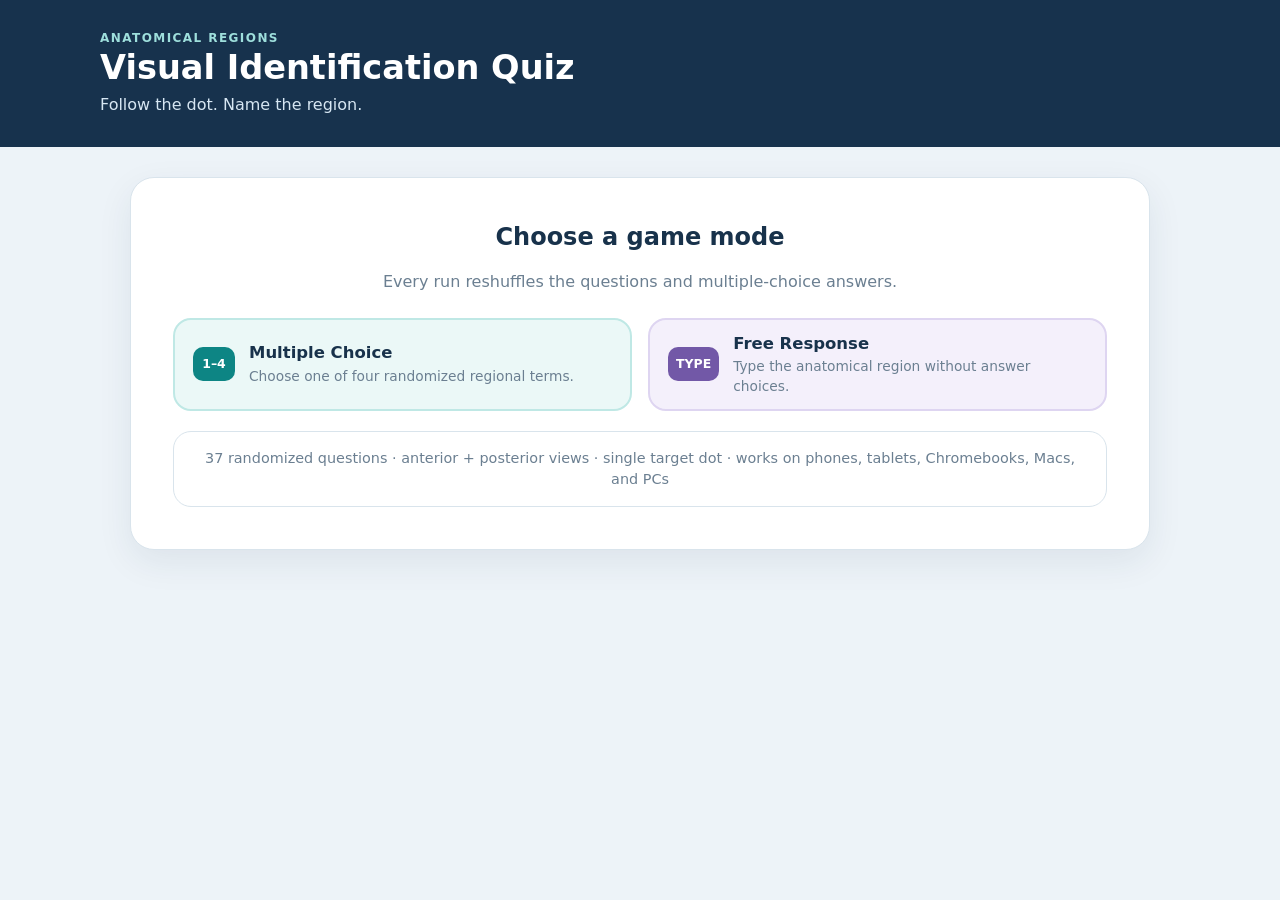
==== anatomy-regions-quiz/index.html @ b5492dd4 "Update index.html" ====
<!doctype html>
<html lang="en">
<head>
  <meta charset="utf-8">
  <meta name="viewport" content="width=device-width, initial-scale=1">
  <meta name="theme-color" content="#17324d">
  <title>Anatomical Regions Quiz</title>

  <style>
    :root {
      color-scheme: light;
      --bg: #edf3f8;
      --card: #ffffff;
      --navy: #17324d;
      --navy-2: #234b70;
      --text: #18324b;
      --muted: #6b7f91;
      --border: #d9e4ec;
      --teal: #13a3a1;
      --teal-dark: #0d8584;
      --teal-soft: #e7f8f7;
      --red: #e64949;
      --red-soft: #fff0f0;
      --green: #23845a;
      --green-soft: #e8f7ef;
      --purple: #7258a7;
      --purple-soft: #f4f0fb;
      --shadow: 0 12px 35px rgba(23, 50, 77, 0.08);
      --radius-lg: 24px;
      --radius-md: 18px;
      --radius-btn: 18px;
    }

    * {
      box-sizing: border-box;
    }

    html {
      min-width: 320px;
      background: var(--bg);
    }

    body {
      margin: 0;
      min-height: 100%;
      background: var(--bg);
      color: var(--text);
      font-family:
        Inter, ui-sans-serif, system-ui, -apple-system, BlinkMacSystemFont,
        "Segoe UI", sans-serif;
      line-height: 1.45;
    }

    button,
    input {
      font: inherit;
    }

    button {
      -webkit-tap-highlight-color: transparent;
    }

    .hidden {
      display: none !important;
    }

    .app {
      width: 100%;
      min-height: 100%;
    }

    .site-header {
      background: var(--navy);
      color: white;
      padding: clamp(18px, 3vw, 30px) clamp(18px, 4vw, 44px);
    }

    .header-inner {
      width: min(1080px, 100%);
      margin: 0 auto;
      display: flex;
      align-items: center;
      justify-content: space-between;
      gap: 18px;
    }

    .eyebrow {
      margin: 0 0 3px;
      color: #9edfdc;
      font-size: 0.75rem;
      font-weight: 800;
      letter-spacing: 0.12em;
    }

    h1 {
      margin: 0;
      font-size: clamp(1.45rem, 3vw, 2.1rem);
      line-height: 1.1;
    }

    .header-sub {
      margin: 6px 0 0;
      color: #d7e7f3;
      font-size: clamp(0.85rem, 2vw, 1rem);
    }

    .score-chip {
      flex: 0 0 auto;
      min-width: 72px;
      padding: 9px 14px;
      border-radius: 999px;
      background: var(--navy-2);
      color: white;
      text-align: center;
      font-weight: 800;
    }

    main {
      width: min(1080px, 100%);
      margin: 0 auto;
      padding: clamp(16px, 3vw, 30px);
    }

    .card {
      background: var(--card);
      border: 1px solid var(--border);
      border-radius: var(--radius-lg);
      box-shadow: var(--shadow);
    }

    .menu-card {
      padding: clamp(22px, 5vw, 42px);
      text-align: center;
    }

    .menu-card h2,
    .quiz-card h2,
    .results-card h2 {
      margin: 0;
      color: var(--text);
    }

    .muted {
      color: var(--muted);
    }

    .mode-grid {
      display: grid;
      grid-template-columns: repeat(2, minmax(0, 1fr));
      gap: 16px;
      margin-top: 24px;
    }

    .rounded-button {
      appearance: none;
      width: 100%;
      min-height: 58px;
      border: 2px solid var(--border);
      border-radius: var(--radius-btn);
      background: #f8fbfd;
      color: var(--text);
      padding: 12px 18px;
      cursor: pointer;
      font-weight: 750;
      transition:
        background-color 120ms ease,
        border-color 120ms ease,
        color 120ms ease,
        transform 90ms ease,
        box-shadow 120ms ease;
    }

    .rounded-button:hover {
      background: var(--teal-soft);
      border-color: var(--teal);
      box-shadow: 0 8px 20px rgba(19, 163, 161, 0.12);
    }

    .rounded-button:focus-visible {
      outline: 4px solid rgba(19, 163, 161, 0.25);
      outline-offset: 3px;
      border-color: var(--teal);
    }

    .rounded-button:active,
    .rounded-button.key-pressed {
      transform: translateY(2px) scale(0.992);
      background: #c7eeeb;
      border-color: var(--teal-dark);
    }

    .rounded-button:disabled {
      cursor: default;
      opacity: 0.8;
      box-shadow: none;
    }

    .mode-button {
      min-height: 92px;
      display: flex;
      align-items: center;
      gap: 14px;
      text-align: left;
    }

    .mode-button.mc {
      background: #ebf8f7;
      border-color: #bfe8e5;
    }

    .mode-button.free {
      background: var(--purple-soft);
      border-color: #ded5f1;
    }

    .mode-button.free:hover {
      background: #ebe3f8;
      border-color: var(--purple);
    }

    .key-badge {
      flex: 0 0 auto;
      min-width: 42px;
      min-height: 34px;
      display: inline-grid;
      place-items: center;
      border-radius: 10px;
      padding: 5px 8px;
      background: var(--teal-dark);
      color: white;
      font-size: 0.78rem;
      font-weight: 850;
    }

    .mode-button.free .key-badge {
      background: var(--purple);
    }

    .mode-title {
      display: block;
      font-size: 1.03rem;
      margin-bottom: 2px;
    }

    .mode-desc {
      display: block;
      color: var(--muted);
      font-size: 0.86rem;
      font-weight: 500;
    }

    .features {
      margin: 20px 0 0;
      padding: 16px 18px;
      border: 1px solid var(--border);
      border-radius: var(--radius-md);
      color: var(--muted);
      font-size: 0.9rem;
    }

    .quiz-meta {
      display: flex;
      align-items: center;
      justify-content: space-between;
      gap: 12px;
      margin: 0 4px 8px;
      color: var(--muted);
      font-size: 0.82rem;
      font-weight: 800;
      letter-spacing: 0.04em;
    }

    .progress-track {
      width: 100%;
      height: 9px;
      margin-bottom: 14px;
      overflow: hidden;
      border-radius: 999px;
      background: #dfe9f1;
    }

    .progress-fill {
      width: 0%;
      height: 100%;
      background: var(--teal);
      border-radius: inherit;
      transition: width 200ms ease;
    }

    .quiz-card {
      padding: clamp(15px, 3vw, 24px);
    }

    .question-heading {
      text-align: center;
      margin-bottom: 10px;
    }

    .question-heading h2 {
      font-size: clamp(1.08rem, 2.6vw, 1.45rem);
    }

    .question-heading p {
      margin: 4px 0 0;
      font-size: 0.86rem;
    }

    .diagram-panel {
      width: 100%;
      border-radius: var(--radius-md);
      background: #f8fbfd;
      padding: clamp(8px, 2vw, 14px);
      display: flex;
      justify-content: center;
      overflow: hidden;
    }

    .diagram-wrap {
      position: relative;
      display: inline-block;
      width: min(100%, 645px);
      line-height: 0;
    }

    .diagram-wrap img {
      display: block;
      width: 100%;
      height: auto;
      user-select: none;
      -webkit-user-drag: none;
    }

    .target-dot {
      position: absolute;
      width: clamp(15px, 2.7vw, 20px);
      aspect-ratio: 1;
      transform: translate(-50%, -50%);
      border: 4px solid white;
      border-radius: 50%;
      background: var(--red);
      box-shadow: 0 2px 8px rgba(0, 0, 0, 0.25);
      pointer-events: none;
    }

    .answers {
      display: grid;
      grid-template-columns: repeat(2, minmax(0, 1fr));
      gap: 12px;
      margin-top: 14px;
    }

    .answer-button {
      min-height: 60px;
      display: flex;
      align-items: center;
      gap: 12px;
      text-align: left;
    }

    .answer-button .key-badge {
      min-width: 36px;
      min-height: 32px;
      border-radius: 9px;
    }

    .answer-button.correct {
      background: var(--green-soft);
      border-color: #54aa7e;
      color: var(--green);
    }

    .answer-button.wrong {
      background: var(--red-soft);
      border-color: #e26a6a;
      color: #a73535;
    }

    .free-row {
      margin-top: 14px;
      display: grid;
      grid-template-columns: minmax(0, 1fr) auto;
      gap: 12px;
      align-items: stretch;
    }

    .free-row input {
      min-width: 0;
      min-height: 56px;
      border: 2px solid var(--border);
      border-radius: var(--radius-btn);
      background: #f8fbfd;
      color: var(--text);
      padding: 10px 14px;
      font-size: 1rem;
    }

    .free-row input:focus {
      outline: 4px solid rgba(19, 163, 161, 0.18);
      border-color: var(--teal);
    }

    .submit-button {
      width: auto;
      min-width: 140px;
      background: var(--teal-soft);
      border-color: #bfe8e5;
    }

    .feedback {
      min-height: 48px;
      margin-top: 12px;
      display: flex;
      align-items: center;
      justify-content: center;
      border-radius: 14px;
      padding: 10px 14px;
      text-align: center;
      font-weight: 750;
    }

    .feedback:empty {
      min-height: 0;
      margin-top: 0;
      padding: 0;
    }

    .feedback.correct {
      background: var(--green-soft);
      color: var(--green);
    }

    .feedback.wrong {
      background: var(--red-soft);
      color: #a73535;
    }

    .feedback.neutral {
      background: #f5f8fa;
      color: var(--muted);
    }

    .nav-row {
      display: flex;
      align-items: center;
      justify-content: space-between;
      gap: 12px;
      margin-top: 12px;
    }

    .nav-row .rounded-button {
      width: auto;
      min-width: 145px;
    }

    .next-button {
      background: #edf2f6;
    }

    .results-card {
      padding: clamp(28px, 6vw, 52px);
      text-align: center;
    }

    .score-big {
      margin: 10px 0 0;
      color: var(--teal);
      font-size: clamp(3rem, 10vw, 5rem);
      font-weight: 900;
      line-height: 1;
    }

    .results-actions {
      display: grid;
      grid-template-columns: repeat(2, minmax(0, 1fr));
      gap: 12px;
      max-width: 650px;
      margin: 24px auto 0;
    }

    .play-again {
      background: var(--teal-soft);
      border-color: #bfe8e5;
    }

    .screen-reader-only {
      position: absolute !important;
      width: 1px !important;
      height: 1px !important;
      padding: 0 !important;
      margin: -1px !important;
      overflow: hidden !important;
      clip: rect(0, 0, 0, 0) !important;
      white-space: nowrap !important;
      border: 0 !important;
    }

    @media (max-width: 650px) {
      .site-header {
        padding: 17px 16px;
      }

      .header-inner {
        align-items: flex-start;
      }

      main {
        padding: 14px;
      }

      .mode-grid,
      .answers,
      .results-actions {
        grid-template-columns: 1fr;
      }

      .free-row {
        grid-template-columns: 1fr;
      }

      .submit-button {
        width: 100%;
      }

      .nav-row {
        flex-direction: column-reverse;
      }

      .nav-row .rounded-button {
        width: 100%;
      }

      .answer-button {
        min-height: 56px;
      }
    }

    @media (prefers-reduced-motion: reduce) {
      *,
      *::before,
      *::after {
        scroll-behavior: auto !important;
        transition: none !important;
        animation: none !important;
      }
    }
  </style>
</head>

<body>
<div class="app">
  <header class="site-header">
    <div class="header-inner">
      <div>
        <p class="eyebrow">ANATOMICAL REGIONS</p>
        <h1>Visual Identification Quiz</h1>
        <p class="header-sub">Follow the dot. Name the region.</p>
      </div>
      <div id="scoreChip" class="score-chip hidden" aria-label="Current score">0</div>
    </div>
  </header>

  <main>
    <section id="menuScreen" class="card menu-card">
      <h2>Choose a game mode</h2>
      <p class="muted">Every run reshuffles the questions and multiple-choice answers.</p>

      <div class="mode-grid">
        <button id="mcModeButton" class="rounded-button mode-button mc" type="button">
          <span class="key-badge" aria-hidden="true">1–4</span>
          <span>
            <span class="mode-title">Multiple Choice</span>
            <span class="mode-desc">Choose one of four randomized regional terms.</span>
          </span>
        </button>

        <button id="freeModeButton" class="rounded-button mode-button free" type="button">
          <span class="key-badge" aria-hidden="true">TYPE</span>
          <span>
            <span class="mode-title">Free Response</span>
            <span class="mode-desc">Type the anatomical region without answer choices.</span>
          </span>
        </button>
      </div>

      <div class="features">
        37 randomized questions · anterior + posterior views · single target dot · works on phones, tablets, Chromebooks, Macs, and PCs
      </div>
    </section>

    <section id="quizScreen" class="hidden" aria-labelledby="questionTitle">
      <div class="quiz-meta">
        <span id="questionCount">QUESTION 1 OF 37</span>
        <span id="viewLabel">ANTERIOR VIEW</span>
      </div>

      <div class="progress-track" aria-hidden="true">
        <div id="progressFill" class="progress-fill"></div>
      </div>

      <div class="card quiz-card">
        <div class="question-heading">
          <h2 id="questionTitle">Which anatomical region is marked by the dot?</h2>
          <p class="muted">The red dot sits where the original leader line points.</p>
        </div>

        <div class="diagram-panel">
          <div class="diagram-wrap">
            <img
              src="quiz_diagram.png"
              alt="Anterior and posterior anatomical regional diagram without visible region labels"
              draggable="false"
            >
            <div id="targetDot" class="target-dot" aria-hidden="true"></div>
          </div>
        </div>

        <div id="mcAnswers" class="answers" aria-label="Answer choices"></div>

        <form id="freeForm" class="free-row hidden" autocomplete="off">
          <label class="screen-reader-only" for="freeAnswer">Your answer</label>
          <input
            id="freeAnswer"
            type="text"
            inputmode="text"
            enterkeyhint="done"
            placeholder="Type the anatomical region"
            aria-describedby="feedback"
          >
          <button id="submitButton" class="rounded-button submit-button" type="submit">
            Submit ↵
          </button>
        </form>

        <div id="feedback" class="feedback" aria-live="polite"></div>

        <div class="nav-row">
          <button id="changeModeButton" class="rounded-button" type="button">
            Change Mode
          </button>
          <button id="nextButton" class="rounded-button next-button" type="button" disabled>
            Next Question ↵
          </button>
        </div>
      </div>
    </section>

    <section id="resultsScreen" class="card results-card hidden" aria-labelledby="resultsTitle">
      <h2 id="resultsTitle">Quiz Complete</h2>
      <div id="percentScore" class="score-big">0%</div>
      <p id="rawScore" style="font-weight: 800; font-size: 1.2rem; margin-bottom: 5px;"></p>
      <p id="resultMessage" class="muted"></p>

      <div class="results-actions">
        <button id="playAgainButton" class="rounded-button play-again" type="button">
          Shuffle &amp; Play Again ↵
        </button>
        <button id="resultsModeButton" class="rounded-button" type="button">
          Change Mode
        </button>
      </div>
    </section>
  </main>
</div>

<script>
(() => {
  "use strict";

  const IMAGE_WIDTH = 645;
  const IMAGE_HEIGHT = 780;

  const REGIONS = [
    // Anterior
    { answer: "Frontal",      view: "Anterior",  point: [128, 48] },
    { answer: "Nasal",        view: "Anterior",  point: [136, 84] },
    { answer: "Oral",         view: "Anterior",  point: [137, 101] },
    { answer: "Cervical",     view: "Anterior",  point: [123, 128] },
    { answer: "Acromial",     view: "Anterior",  point: [61, 150] },
    { answer: "Thoracic",     view: "Anterior",  point: [105, 211] },
    { answer: "Brachial",     view: "Anterior",  point: [45, 247] },
    { answer: "Antecubital",  view: "Anterior",  point: [38, 278], aliases: ["ante cubital"] },
    { answer: "Antebrachial", view: "Anterior",  point: [32, 330], aliases: ["ante brachial", "antebracial"] },
    { answer: "Abdominal",    view: "Anterior",  point: [129, 322] },
    { answer: "Umbilical",    view: "Anterior",  point: [136, 342] },
    { answer: "Carpal",       view: "Anterior",  point: [18, 380] },
    { answer: "Digital",      view: "Anterior",  point: [16, 418], aliases: ["digits"] },
    { answer: "Pubic",        view: "Anterior",  point: [126, 421] },
    { answer: "Patellar",     view: "Anterior",  point: [100, 549] },
    { answer: "Crural (leg)", view: "Anterior",  point: [101, 607], aliases: ["crural"] },
    { answer: "Tarsal",       view: "Anterior",  point: [96, 711] },

    { answer: "Orbital",      view: "Anterior",  point: [153, 69] },
    { answer: "Buccal",       view: "Anterior",  point: [155, 101] },
    { answer: "Sternal",      view: "Anterior",  point: [141, 168] },
    { answer: "Axillary",     view: "Anterior",  point: [207, 207] },
    { answer: "Pelvic",       view: "Anterior",  point: [164, 365] },
    { answer: "Coxal",        view: "Anterior",  point: [204, 405] },
    { answer: "Inguinal",     view: "Anterior",  point: [158, 414] },
    { answer: "Femoral",      view: "Anterior",  point: [177, 487], id: "femoral_anterior" },
    { answer: "Fibular",      view: "Anterior",  point: [206, 616] },

    // Posterior
    { answer: "Cephalic",     view: "Posterior", point: [489, 69], aliases: ["cephallic"] },
    { answer: "Occipital",    view: "Posterior", point: [515, 84] },
    { answer: "Deltoid",      view: "Posterior", point: [526, 160] },
    { answer: "Scapular",     view: "Posterior", point: [544, 205] },
    { answer: "Vertebral",    view: "Posterior", point: [503, 278] },
    { answer: "Lumbar",       view: "Posterior", point: [531, 324] },
    { answer: "Sacral",       view: "Posterior", point: [503, 360] },
    { answer: "Gluteal",      view: "Posterior", point: [555, 414] },
    { answer: "Femoral",      view: "Posterior", point: [466, 480], id: "femoral_posterior" },
    { answer: "Popliteal",    view: "Posterior", point: [536, 546] },
    { answer: "Sural",        view: "Posterior", point: [535, 626] }
  ];

  const els = {
    menu: document.getElementById("menuScreen"),
    quiz: document.getElementById("quizScreen"),
    results: document.getElementById("resultsScreen"),
    scoreChip: document.getElementById("scoreChip"),
    mcModeButton: document.getElementById("mcModeButton"),
    freeModeButton: document.getElementById("freeModeButton"),
    questionCount: document.getElementById("questionCount"),
    viewLabel: document.getElementById("viewLabel"),
    progressFill: document.getElementById("progressFill"),
    targetDot: document.getElementById("targetDot"),
    mcAnswers: document.getElementById("mcAnswers"),
    freeForm: document.getElementById("freeForm"),
    freeAnswer: document.getElementById("freeAnswer"),
    submitButton: document.getElementById("submitButton"),
    feedback: document.getElementById("feedback"),
    changeModeButton: document.getElementById("changeModeButton"),
    nextButton: document.getElementById("nextButton"),
    percentScore: document.getElementById("percentScore"),
    rawScore: document.getElementById("rawScore"),
    resultMessage: document.getElementById("resultMessage"),
    playAgainButton: document.getElementById("playAgainButton"),
    resultsModeButton: document.getElementById("resultsModeButton")
  };

  let mode = null;
  let deck = [];
  let index = 0;
  let score = 0;
  let answered = false;
  let currentChoices = [];
  let selectedChoice = null;
  const keysDown = new Set();

  function shuffle(array) {
    const copy = [...array];
    for (let i = copy.length - 1; i > 0; i--) {
      const j = Math.floor(Math.random() * (i + 1));
      [copy[i], copy[j]] = [copy[j], copy[i]];
    }
    return copy;
  }

  function normalizeAnswer(text) {
    return text
      .toLowerCase()
      .trim()
      .replace(/\bregion\b/g, " ")
      .replace(/[^a-z0-9]+/g, " ")
      .trim()
      .replace(/\s+/g, " ");
  }

  function currentQuestion() {
    return deck[index];
  }

  function showOnly(screen) {
    els.menu.classList.toggle("hidden", screen !== "menu");
    els.quiz.classList.toggle("hidden", screen !== "quiz");
    els.results.classList.toggle("hidden", screen !== "results");
    els.scoreChip.classList.toggle("hidden", screen !== "quiz");
    window.scrollTo({ top: 0, behavior: "auto" });
  }

  function startQuiz(nextMode = mode) {
    mode = nextMode || "mc";
    deck = shuffle(REGIONS.map(item => ({ ...item })));
    index = 0;
    score = 0;
    answered = false;
    currentChoices = [];
    selectedChoice = null;
    showOnly("quiz");
    renderQuestion();
  }

  function renderQuestion() {
    if (index >= deck.length) {
      showResults();
      return;
    }

    answered = false;
    selectedChoice = null;

    const q = currentQuestion();
    els.questionCount.textContent = `QUESTION ${index + 1} OF ${deck.length}`;
    els.viewLabel.textContent = `${q.view.toUpperCase()} VIEW`;
    els.progressFill.style.width = `${((index + 1) / deck.length) * 100}%`;
    els.scoreChip.textContent = index ? `${score}/${index}` : "0";

    const [x, y] = q.point;
    els.targetDot.style.left = `${(x / IMAGE_WIDTH) * 100}%`;
    els.targetDot.style.top = `${(y / IMAGE_HEIGHT) * 100}%`;

    clearFeedback();
    els.nextButton.disabled = true;
    els.nextButton.classList.remove("key-pressed");

    if (mode === "mc") {
      els.mcAnswers.classList.remove("hidden");
      els.freeForm.classList.add("hidden");
      buildChoices(q);
    } else {
      els.mcAnswers.classList.add("hidden");
      els.mcAnswers.replaceChildren();
      els.freeForm.classList.remove("hidden");
      els.freeAnswer.disabled = false;
      els.freeAnswer.value = "";
      els.submitButton.disabled = false;
      requestAnimationFrame(() => els.freeAnswer.focus());
    }
  }

  function buildChoices(q) {
    const allAnswers = [...new Set(REGIONS.map(item => item.answer))];
    const distractorPool = allAnswers.filter(answer => answer !== q.answer);
    const distractors = shuffle(distractorPool).slice(0, 3);
    currentChoices = shuffle([...distractors, q.answer]);

    els.mcAnswers.replaceChildren();

    currentChoices.forEach((choice, i) => {
      const button = document.createElement("button");
      button.type = "button";
      button.className = "rounded-button answer-button";
      button.dataset.choice = choice;
      button.dataset.index = String(i);
      button.setAttribute("aria-label", `Answer ${i + 1}: ${choice}`);

      const badge = document.createElement("span");
      badge.className = "key-badge";
      badge.setAttribute("aria-hidden", "true");
      badge.textContent = String(i + 1);

      const label = document.createElement("span");
      label.textContent = choice;

      button.append(badge, label);
      button.addEventListener("click", () => submitChoice(choice));
      els.mcAnswers.append(button);
    });
  }

  function answerButtons() {
    return [...els.mcAnswers.querySelectorAll(".answer-button")];
  }

  function submitChoice(choice) {
    if (answered || mode !== "mc") return;
    selectedChoice = choice;
    evaluate(choice === currentQuestion().answer);
  }

  function submitFreeResponse() {
    if (answered || mode !== "free") return;

    const typed = els.freeAnswer.value;
    if (!typed.trim()) {
      setFeedback("Type an answer before submitting.", "neutral");
      els.freeAnswer.focus();
      return;
    }

    const q = currentQuestion();
    const accepted = new Set([
      normalizeAnswer(q.answer),
      ...(q.aliases || []).map(normalizeAnswer)
    ]);

    evaluate(accepted.has(normalizeAnswer(typed)));
  }

  function evaluate(isCorrect) {
    if (answered) return;

    answered = true;
    const q = currentQuestion();

    if (isCorrect) {
      score += 1;
      setFeedback(`✓ Correct — ${q.answer}. Press Enter for the next question.`, "correct");
    } else {
      setFeedback(`✕ The correct answer is ${q.answer}. Press Enter to continue.`, "wrong");
    }

    if (mode === "mc") {
      answerButtons().forEach(button => {
        const choice = button.dataset.choice;
        if (choice === q.answer) {
          button.classList.add("correct");
        } else if (!isCorrect && choice === selectedChoice) {
          button.classList.add("wrong");
        }
        button.disabled = true;
        button.classList.remove("key-pressed");
      });
    } else {
      els.freeAnswer.disabled = true;
      els.submitButton.disabled = true;
      els.submitButton.classList.remove("key-pressed");
    }

    els.nextButton.disabled = false;
    els.scoreChip.textContent = `${score}/${index + 1}`;
    els.nextButton.focus({ preventScroll: true });
  }

  function setFeedback(message, kind) {
    els.feedback.textContent = message;
    els.feedback.className = `feedback ${kind}`;
  }

  function clearFeedback() {
    els.feedback.textContent = "";
    els.feedback.className = "feedback";
  }

  function nextQuestion() {
    if (!answered) return;
    index += 1;
    renderQuestion();
  }

  function showMenu() {
    mode = null;
    keysDown.clear();
    showOnly("menu");
    els.scoreChip.classList.add("hidden");
  }

  function showResults() {
    showOnly("results");
    const pct = deck.length ? Math.round((score / deck.length) * 100) : 0;
    els.percentScore.textContent = `${pct}%`;
    els.rawScore.textContent = `${score} of ${deck.length} correct`;

    if (pct >= 90) {
      els.resultMessage.textContent = "Excellent recall.";
    } else if (pct >= 70) {
      els.resultMessage.textContent = "Strong run — keep sharpening the region names.";
    } else {
      els.resultMessage.textContent = "Another shuffle will help reinforce the regions.";
    }

    els.playAgainButton.focus({ preventScroll: true });
  }

  // Mouse/touch buttons already receive visual feedback through :hover/:active.
  // These helpers add the same visual "pressed" state to keyboard shortcuts.
  function pressElement(element) {
    if (element && !element.disabled) {
      element.classList.add("key-pressed");
    }
  }

  function releaseElement(element) {
    if (element) {
      element.classList.remove("key-pressed");
    }
  }

  document.addEventListener("keydown", event => {
    const key = event.key;
    if (keysDown.has(key)) return;

    const onQuiz = !els.quiz.classList.contains("hidden");
    const onResults = !els.results.classList.contains("hidden");

    if (onQuiz && mode === "mc" && !answered && /^[1-4]$/.test(key)) {
      keysDown.add(key);
      const button = answerButtons()[Number(key) - 1];
      pressElement(button);
      event.preventDefault();
      return;
    }

    if (onQuiz && (key === "Enter")) {
      // Let Enter submit the free-response form when the text field has focus.
      if (!answered && mode === "free") {
        keysDown.add(key);
        pressElement(els.submitButton);
        event.preventDefault();
        return;
      }

      if (answered) {
        keysDown.add(key);
        pressElement(els.nextButton);
        event.preventDefault();
        return;
      }
    }

    if (onResults && key === "Enter") {
      keysDown.add(key);
      pressElement(els.playAgainButton);
      event.preventDefault();
    }
  });

  document.addEventListener("keyup", event => {
    const key = event.key;
    keysDown.delete(key);

    const onQuiz = !els.quiz.classList.contains("hidden");
    const onResults = !els.results.classList.contains("hidden");

    if (onQuiz && mode === "mc" && !answered && /^[1-4]$/.test(key)) {
      const button = answerButtons()[Number(key) - 1];
      releaseElement(button);
      if (button) submitChoice(button.dataset.choice);
      event.preventDefault();
      return;
    }

    if (onQuiz && key === "Enter") {
      if (!answered && mode === "free") {
        releaseElement(els.submitButton);
        submitFreeResponse();
        event.preventDefault();
        return;
      }

      if (answered) {
        releaseElement(els.nextButton);
        nextQuestion();
        event.preventDefault();
        return;
      }
    }

    if (onResults && key === "Enter") {
      releaseElement(els.playAgainButton);
      startQuiz();
      event.preventDefault();
    }
  });

  els.freeForm.addEventListener("submit", event => {
    event.preventDefault();
    submitFreeResponse();
  });

  els.mcModeButton.addEventListener("click", () => startQuiz("mc"));
  els.freeModeButton.addEventListener("click", () => startQuiz("free"));
  els.changeModeButton.addEventListener("click", showMenu);
  els.resultsModeButton.addEventListener("click", showMenu);
  els.nextButton.addEventListener("click", nextQuestion);
  els.playAgainButton.addEventListener("click", () => startQuiz());

  showMenu();
})();
</script>
</body>
</html>
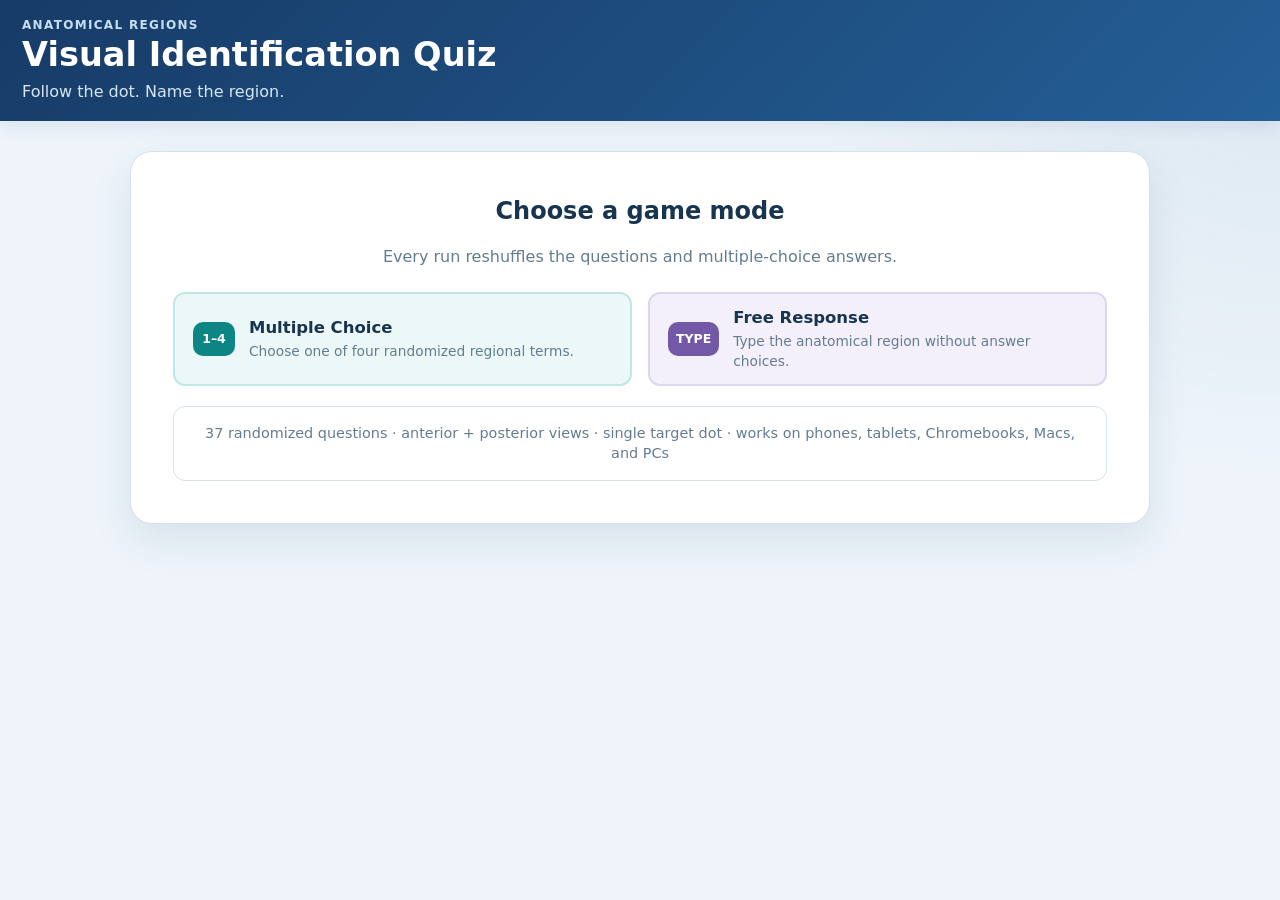
==== commit 36fefb36: "Add shared site design system" ====
--- a/anatomy-regions-quiz/index.html
+++ b/anatomy-regions-quiz/index.html
@@ -3,7 +3,7 @@
 <head>
   <meta charset="utf-8">
   <meta name="viewport" content="width=device-width, initial-scale=1">
-  <meta name="theme-color" content="#17324d">
+  <meta name="theme-color" content="#173b67">
   <title>Anatomical Regions Quiz</title>
 
   <style>
@@ -544,6 +544,7 @@
       }
     }
   </style>
+  <link rel="stylesheet" href="../assets/styles/site.css?v=1.0.0">
 </head>
 
 <body>
--- a/assets/styles/site.css
+++ b/assets/styles/site.css
@@ -0,0 +1,184 @@
+/* Shared RVHS Anatomy & Physiology design system.
+   Page styles remain responsible for quiz diagrams and other specialized layouts. */
+:root {
+  color-scheme: light;
+
+  /* Brand and semantic palette */
+  --brand-navy: #173b67;
+  --brand-blue: #286da8;
+  --brand-blue-dark: #174b78;
+  --brand-blue-soft: #e8f2fb;
+  --color-bg: #eef4fa;
+  --color-surface: #ffffff;
+  --color-text: #18344f;
+  --color-muted: #637c91;
+  --color-border: #d4e2ed;
+  --color-focus: #d18218;
+  --color-success: #24744f;
+  --color-success-bg: #e6f6ed;
+  --color-danger: #a73535;
+  --color-danger-bg: #fdecec;
+  --color-neutral-bg: #f5f8fb;
+
+  /* Compatibility aliases used by the existing quiz-specific styles. */
+  --bg: var(--color-bg);
+  --surface: var(--color-surface);
+  --card: var(--color-surface);
+  --navy: var(--brand-navy);
+  --blue: var(--brand-blue);
+  --blue-dark: var(--brand-blue-dark);
+  --blue-soft: var(--brand-blue-soft);
+  --text: var(--color-text);
+  --muted: var(--color-muted);
+  --border: var(--color-border);
+  --green: var(--color-success);
+  --green-soft: var(--color-success-bg);
+  --red: var(--color-danger);
+  --red-soft: var(--color-danger-bg);
+
+  /* Type scale */
+  --font-sans: Inter, ui-sans-serif, system-ui, -apple-system, BlinkMacSystemFont, "Segoe UI", sans-serif;
+  --text-xs: 0.75rem;
+  --text-sm: 0.875rem;
+  --text-md: 1rem;
+  --text-lg: 1.125rem;
+  --text-xl: 1.5rem;
+  --text-2xl: clamp(1.8rem, 4vw, 2.75rem);
+
+  /* Spacing scale */
+  --space-1: 0.25rem;
+  --space-2: 0.5rem;
+  --space-3: 0.75rem;
+  --space-4: 1rem;
+  --space-5: 1.5rem;
+  --space-6: 2rem;
+  --space-7: 3rem;
+
+  --radius-sm: 0.5rem;
+  --radius-md: 0.75rem;
+  --radius-lg: 1rem;
+  --radius-xl: 1.375rem;
+  --shadow-sm: 0 4px 18px rgb(23 59 103 / 10%);
+  --shadow-card: 0 16px 40px rgb(23 59 103 / 10%);
+  --shadow: var(--shadow-card);
+  --content-width: 1120px;
+  --content-width-wide: 1380px;
+  --transition-fast: 150ms ease;
+  --transition-base: 180ms ease;
+  --breakpoint-mobile: 700px;
+  --breakpoint-tablet: 950px;
+}
+
+html { background: var(--color-bg); }
+
+body {
+  color: var(--color-text);
+  background: radial-gradient(circle at top right, rgb(40 109 168 / 10%), transparent 30rem), var(--color-bg);
+  font-family: var(--font-sans);
+}
+
+button, input, select { font: inherit; }
+
+button:focus-visible,
+a:focus-visible,
+input:focus-visible,
+select:focus-visible,
+summary:focus-visible {
+  outline: 3px solid var(--color-focus);
+  outline-offset: 3px;
+}
+
+.site-header {
+  padding: 18px 22px;
+  color: #fff;
+  background: linear-gradient(135deg, var(--brand-navy), #245f96);
+  box-shadow: var(--shadow-sm);
+}
+
+.header-inner {
+  width: min(var(--content-width-wide), 100%);
+  margin-inline: auto;
+  display: flex;
+  align-items: center;
+  justify-content: space-between;
+  gap: var(--space-4);
+}
+
+.site-header a { color: #fff; }
+
+.eyebrow {
+  color: var(--brand-blue);
+  font-size: var(--text-xs);
+  font-weight: 850;
+  letter-spacing: 0.11em;
+  line-height: 1.3;
+  text-transform: uppercase;
+}
+
+.site-header .eyebrow { color: #c7dff2; }
+
+.card,
+.panel {
+  border: 1px solid var(--color-border);
+  border-radius: var(--radius-xl);
+  background: var(--color-surface);
+  box-shadow: var(--shadow-card);
+}
+
+.score-chip {
+  border: 1px solid var(--color-border);
+  border-radius: var(--radius-lg);
+  background: var(--color-surface);
+  color: var(--brand-navy);
+  font-weight: 800;
+  white-space: nowrap;
+}
+
+.site-header .score-chip {
+  border-color: rgb(255 255 255 / 25%);
+  background: rgb(255 255 255 / 13%);
+  color: #fff;
+}
+
+.rounded-button {
+  border-radius: var(--radius-md);
+  transition: transform var(--transition-fast), border-color var(--transition-fast),
+    background-color var(--transition-fast), box-shadow var(--transition-fast);
+}
+
+.rounded-button:hover:not(:disabled) { transform: translateY(-2px); }
+.rounded-button:active:not(:disabled), .rounded-button.key-pressed { transform: translateY(1px) scale(0.99); }
+
+.mode-grid { display: grid; grid-template-columns: repeat(2, minmax(0, 1fr)); gap: var(--space-4); }
+
+.progress-track {
+  overflow: hidden;
+  border-radius: 999px;
+  background: #dce8f2;
+}
+
+.progress-fill {
+  height: 100%;
+  background: var(--brand-blue);
+  transition: width var(--transition-base);
+}
+
+.feedback { border-radius: var(--radius-md); }
+.feedback.correct { background: var(--color-success-bg); color: var(--color-success); }
+.feedback.wrong { background: var(--color-danger-bg); color: var(--color-danger); }
+.feedback.neutral { background: var(--color-neutral-bg); color: var(--color-muted); }
+
+@media (max-width: 700px) {
+  .site-header { padding: 16px; }
+  .header-inner { align-items: flex-start; }
+  .mode-grid { grid-template-columns: 1fr; }
+}
+
+@media (prefers-reduced-motion: reduce) {
+  *, *::before, *::after {
+    scroll-behavior: auto !important;
+    transition-duration: 0.01ms !important;
+    animation-duration: 0.01ms !important;
+    animation-iteration-count: 1 !important;
+  }
+}
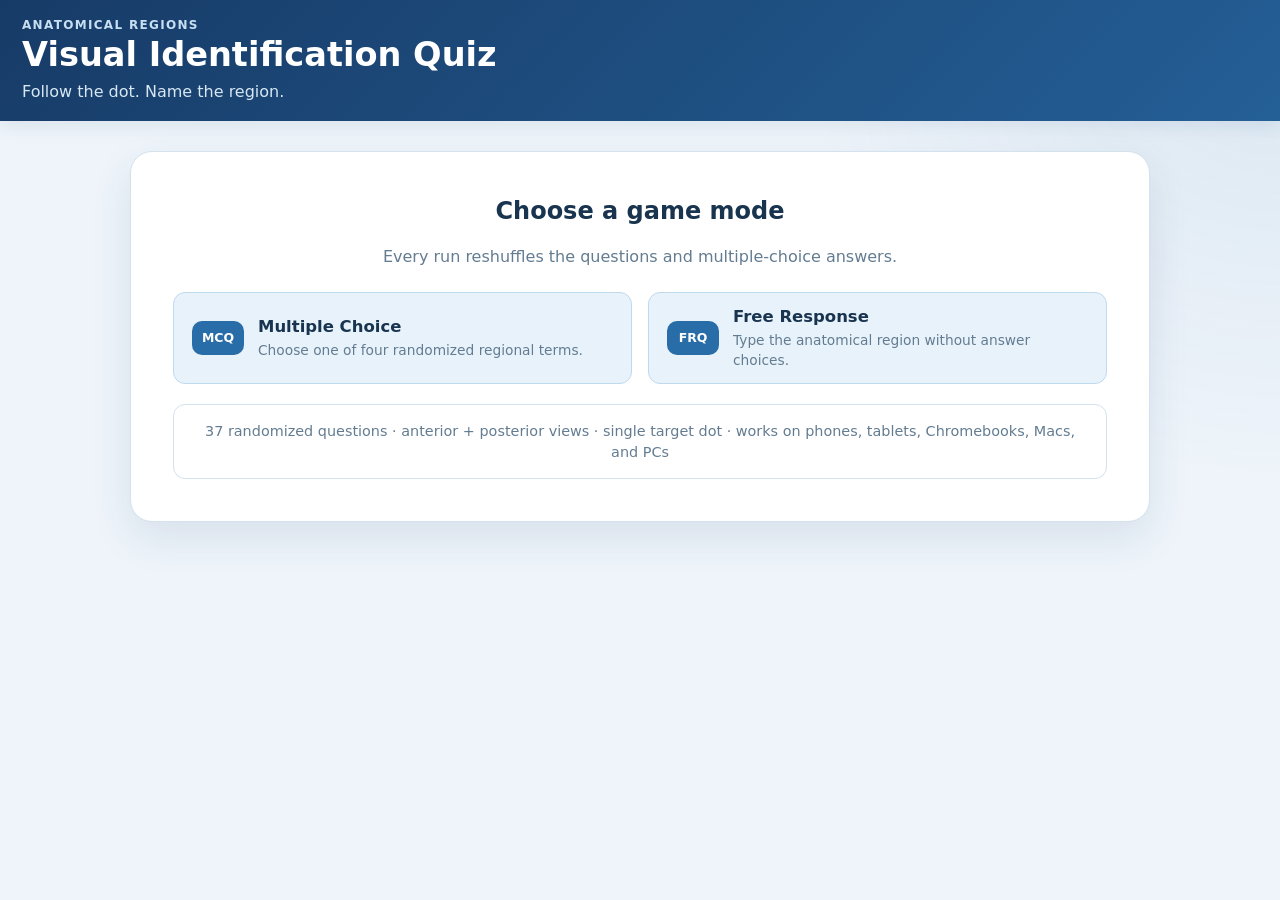
==== commit 1cd11a87: "Standardize quiz mode and answer labels" ====
--- a/anatomy-regions-quiz/index.html
+++ b/anatomy-regions-quiz/index.html
@@ -204,18 +204,18 @@
     }
 
     .mode-button.mc {
-      background: #ebf8f7;
-      border-color: #bfe8e5;
+      background: var(--blue-soft);
+      border-color: #bfd9ed;
     }
 
     .mode-button.free {
-      background: var(--purple-soft);
-      border-color: #ded5f1;
+      background: var(--blue-soft);
+      border-color: #bfd9ed;
     }
 
     .mode-button.free:hover {
-      background: #ebe3f8;
-      border-color: var(--purple);
+      background: #dcebf8;
+      border-color: var(--blue);
     }
 
     .key-badge {
@@ -226,14 +226,14 @@
       place-items: center;
       border-radius: 10px;
       padding: 5px 8px;
-      background: var(--teal-dark);
+      background: var(--blue);
       color: white;
       font-size: 0.78rem;
       font-weight: 850;
     }
 
     .mode-button.free .key-badge {
-      background: var(--purple);
+      background: var(--blue);
     }
 
     .mode-title {
@@ -567,7 +567,7 @@
 
       <div class="mode-grid">
         <button id="mcModeButton" class="rounded-button mode-button mc" type="button">
-          <span class="key-badge" aria-hidden="true">1–4</span>
+          <span class="key-badge" aria-hidden="true">MCQ</span>
           <span>
             <span class="mode-title">Multiple Choice</span>
             <span class="mode-desc">Choose one of four randomized regional terms.</span>
@@ -575,7 +575,7 @@
         </button>
 
         <button id="freeModeButton" class="rounded-button mode-button free" type="button">
-          <span class="key-badge" aria-hidden="true">TYPE</span>
+          <span class="key-badge" aria-hidden="true">FRQ</span>
           <span>
             <span class="mode-title">Free Response</span>
             <span class="mode-desc">Type the anatomical region without answer choices.</span>
--- a/assets/styles/site.css
+++ b/assets/styles/site.css
@@ -19,6 +19,13 @@
   --color-danger: #a73535;
   --color-danger-bg: #fdecec;
   --color-neutral-bg: #f5f8fb;
+  --button-bg: #f7fbff;
+  --button-bg-hover: var(--brand-blue-soft);
+  --button-border: #bfd9ed;
+  --button-text: var(--brand-blue-dark);
+  --button-primary-bg: var(--brand-blue);
+  --button-primary-hover: var(--brand-blue-dark);
+  --button-primary-text: #ffffff;
 
   /* Compatibility aliases used by the existing quiz-specific styles. */
   --bg: var(--color-bg);
@@ -141,15 +148,87 @@
 }
 
 .rounded-button {
+  border: 1px solid var(--button-border);
   border-radius: var(--radius-md);
+  background: var(--button-bg);
+  color: var(--button-text);
   transition: transform var(--transition-fast), border-color var(--transition-fast),
     background-color var(--transition-fast), box-shadow var(--transition-fast);
 }
 
-.rounded-button:hover:not(:disabled) { transform: translateY(-2px); }
+.rounded-button:hover:not(:disabled) {
+  border-color: var(--brand-blue);
+  background: var(--button-bg-hover);
+  transform: translateY(-2px);
+}
 .rounded-button:active:not(:disabled), .rounded-button.key-pressed { transform: translateY(1px) scale(0.99); }
 
 .mode-grid { display: grid; grid-template-columns: repeat(2, minmax(0, 1fr)); gap: var(--space-4); }
+
+.rounded-button.mode-button,
+.rounded-button.mode-button.mc,
+.rounded-button.mode-button.free {
+  border-color: var(--button-border);
+  background: var(--brand-blue-soft);
+  color: var(--color-text);
+}
+
+.rounded-button.mode-button:hover:not(:disabled),
+.rounded-button.mode-button.mc:hover:not(:disabled),
+.rounded-button.mode-button.free:hover:not(:disabled) {
+  border-color: var(--brand-blue);
+  background: #dcebf8;
+}
+
+.rounded-button.mode-button .key-badge,
+.answer-button .key-badge {
+  background: var(--brand-blue);
+  color: #fff;
+}
+
+.rounded-button.mode-button .key-badge {
+  min-width: 3.25rem;
+  padding-inline: var(--space-2);
+  white-space: nowrap;
+}
+
+.rounded-button.submit-button,
+.rounded-button.next-button,
+.rounded-button.play-again {
+  border-color: var(--button-primary-bg);
+  background: var(--button-primary-bg);
+  color: var(--button-primary-text);
+}
+
+.rounded-button.submit-button:hover:not(:disabled),
+.rounded-button.next-button:hover:not(:disabled),
+.rounded-button.play-again:hover:not(:disabled) {
+  border-color: var(--button-primary-hover);
+  background: var(--button-primary-hover);
+}
+
+.rounded-button.answer-button {
+  border-color: var(--button-border);
+  background: var(--button-bg);
+  color: var(--color-text);
+}
+
+.rounded-button.answer-button:hover:not(:disabled) {
+  border-color: var(--brand-blue);
+  background: var(--button-bg-hover);
+}
+
+.rounded-button.answer-button.correct {
+  border-color: var(--color-success);
+  background: var(--color-success-bg);
+  color: var(--color-success);
+}
+
+.rounded-button.answer-button.wrong {
+  border-color: var(--color-danger);
+  background: var(--color-danger-bg);
+  color: var(--color-danger);
+}
 
 .progress-track {
   overflow: hidden;
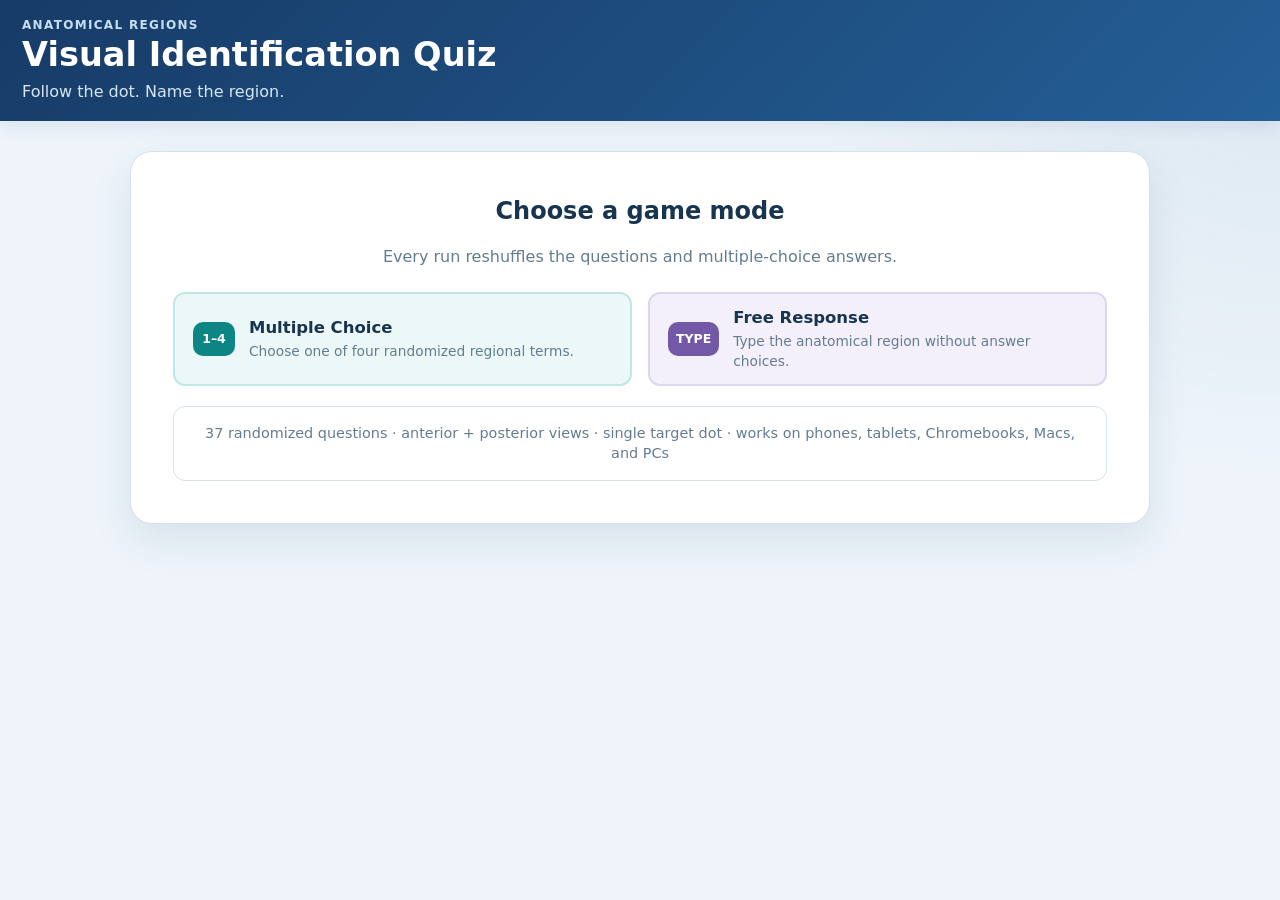
==== commit 327db0dd: "Revert "Add shared design system, apply site-wide visual refresh, and standardize UI labels"" ====
--- a/anatomy-regions-quiz/index.html
+++ b/anatomy-regions-quiz/index.html
@@ -204,18 +204,18 @@
     }
 
     .mode-button.mc {
-      background: var(--blue-soft);
-      border-color: #bfd9ed;
+      background: #ebf8f7;
+      border-color: #bfe8e5;
     }
 
     .mode-button.free {
-      background: var(--blue-soft);
-      border-color: #bfd9ed;
+      background: var(--purple-soft);
+      border-color: #ded5f1;
     }
 
     .mode-button.free:hover {
-      background: #dcebf8;
-      border-color: var(--blue);
+      background: #ebe3f8;
+      border-color: var(--purple);
     }
 
     .key-badge {
@@ -226,14 +226,14 @@
       place-items: center;
       border-radius: 10px;
       padding: 5px 8px;
-      background: var(--blue);
+      background: var(--teal-dark);
       color: white;
       font-size: 0.78rem;
       font-weight: 850;
     }
 
     .mode-button.free .key-badge {
-      background: var(--blue);
+      background: var(--purple);
     }
 
     .mode-title {
@@ -567,7 +567,7 @@
 
       <div class="mode-grid">
         <button id="mcModeButton" class="rounded-button mode-button mc" type="button">
-          <span class="key-badge" aria-hidden="true">MCQ</span>
+          <span class="key-badge" aria-hidden="true">1–4</span>
           <span>
             <span class="mode-title">Multiple Choice</span>
             <span class="mode-desc">Choose one of four randomized regional terms.</span>
@@ -575,7 +575,7 @@
         </button>
 
         <button id="freeModeButton" class="rounded-button mode-button free" type="button">
-          <span class="key-badge" aria-hidden="true">FRQ</span>
+          <span class="key-badge" aria-hidden="true">TYPE</span>
           <span>
             <span class="mode-title">Free Response</span>
             <span class="mode-desc">Type the anatomical region without answer choices.</span>
--- a/assets/styles/site.css
+++ b/assets/styles/site.css
@@ -19,13 +19,6 @@
   --color-danger: #a73535;
   --color-danger-bg: #fdecec;
   --color-neutral-bg: #f5f8fb;
-  --button-bg: #f7fbff;
-  --button-bg-hover: var(--brand-blue-soft);
-  --button-border: #bfd9ed;
-  --button-text: var(--brand-blue-dark);
-  --button-primary-bg: var(--brand-blue);
-  --button-primary-hover: var(--brand-blue-dark);
-  --button-primary-text: #ffffff;
 
   /* Compatibility aliases used by the existing quiz-specific styles. */
   --bg: var(--color-bg);
@@ -148,87 +141,15 @@
 }
 
 .rounded-button {
-  border: 1px solid var(--button-border);
   border-radius: var(--radius-md);
-  background: var(--button-bg);
-  color: var(--button-text);
   transition: transform var(--transition-fast), border-color var(--transition-fast),
     background-color var(--transition-fast), box-shadow var(--transition-fast);
 }
 
-.rounded-button:hover:not(:disabled) {
-  border-color: var(--brand-blue);
-  background: var(--button-bg-hover);
-  transform: translateY(-2px);
-}
+.rounded-button:hover:not(:disabled) { transform: translateY(-2px); }
 .rounded-button:active:not(:disabled), .rounded-button.key-pressed { transform: translateY(1px) scale(0.99); }
 
 .mode-grid { display: grid; grid-template-columns: repeat(2, minmax(0, 1fr)); gap: var(--space-4); }
-
-.rounded-button.mode-button,
-.rounded-button.mode-button.mc,
-.rounded-button.mode-button.free {
-  border-color: var(--button-border);
-  background: var(--brand-blue-soft);
-  color: var(--color-text);
-}
-
-.rounded-button.mode-button:hover:not(:disabled),
-.rounded-button.mode-button.mc:hover:not(:disabled),
-.rounded-button.mode-button.free:hover:not(:disabled) {
-  border-color: var(--brand-blue);
-  background: #dcebf8;
-}
-
-.rounded-button.mode-button .key-badge,
-.answer-button .key-badge {
-  background: var(--brand-blue);
-  color: #fff;
-}
-
-.rounded-button.mode-button .key-badge {
-  min-width: 3.25rem;
-  padding-inline: var(--space-2);
-  white-space: nowrap;
-}
-
-.rounded-button.submit-button,
-.rounded-button.next-button,
-.rounded-button.play-again {
-  border-color: var(--button-primary-bg);
-  background: var(--button-primary-bg);
-  color: var(--button-primary-text);
-}
-
-.rounded-button.submit-button:hover:not(:disabled),
-.rounded-button.next-button:hover:not(:disabled),
-.rounded-button.play-again:hover:not(:disabled) {
-  border-color: var(--button-primary-hover);
-  background: var(--button-primary-hover);
-}
-
-.rounded-button.answer-button {
-  border-color: var(--button-border);
-  background: var(--button-bg);
-  color: var(--color-text);
-}
-
-.rounded-button.answer-button:hover:not(:disabled) {
-  border-color: var(--brand-blue);
-  background: var(--button-bg-hover);
-}
-
-.rounded-button.answer-button.correct {
-  border-color: var(--color-success);
-  background: var(--color-success-bg);
-  color: var(--color-success);
-}
-
-.rounded-button.answer-button.wrong {
-  border-color: var(--color-danger);
-  background: var(--color-danger-bg);
-  color: var(--color-danger);
-}
 
 .progress-track {
   overflow: hidden;
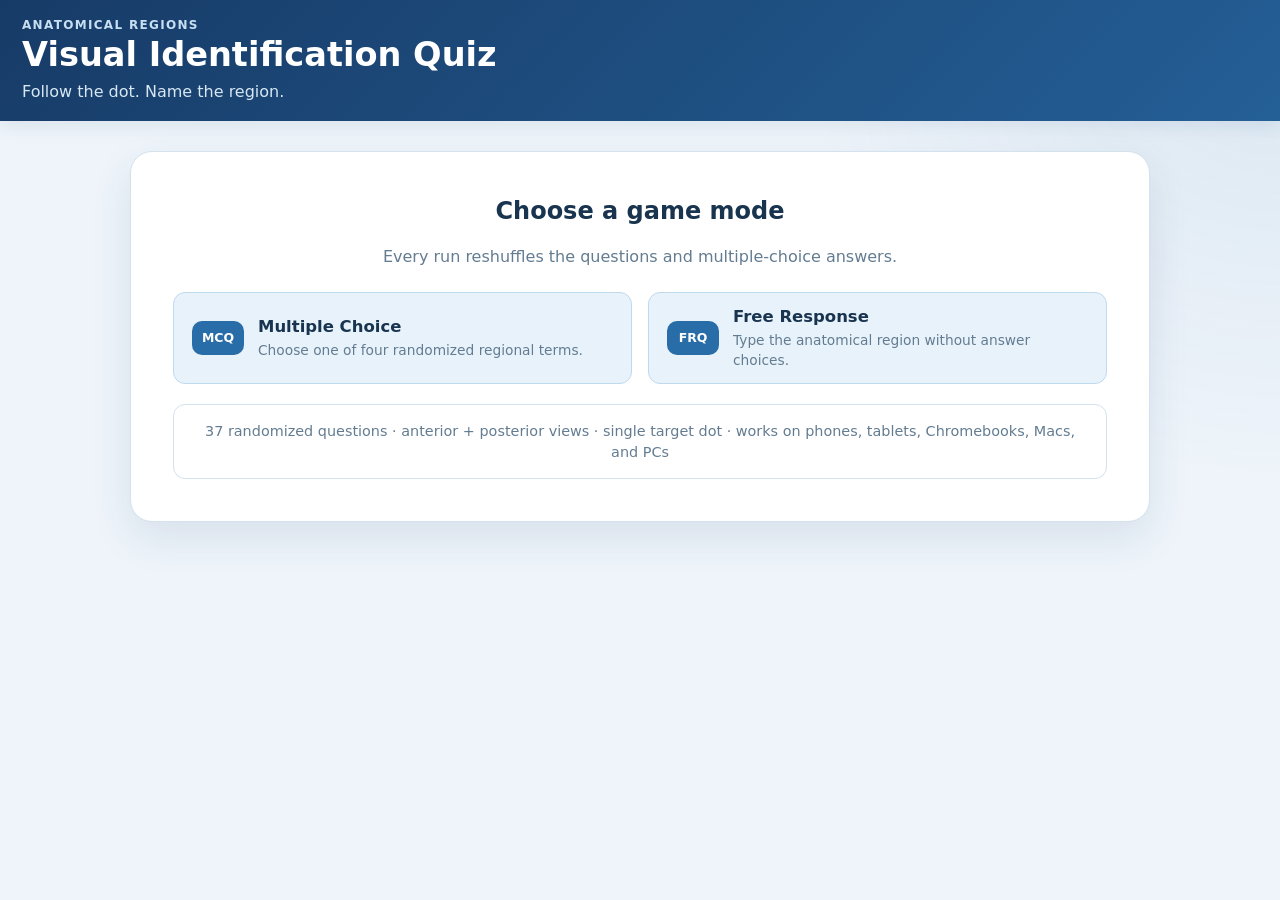
==== commit a37b639e: "Refresh shared stylesheet cache key" ====
--- a/anatomy-regions-quiz/index.html
+++ b/anatomy-regions-quiz/index.html
@@ -204,18 +204,18 @@
     }
 
     .mode-button.mc {
-      background: #ebf8f7;
-      border-color: #bfe8e5;
+      background: var(--blue-soft);
+      border-color: #bfd9ed;
     }
 
     .mode-button.free {
-      background: var(--purple-soft);
-      border-color: #ded5f1;
+      background: var(--blue-soft);
+      border-color: #bfd9ed;
     }
 
     .mode-button.free:hover {
-      background: #ebe3f8;
-      border-color: var(--purple);
+      background: #dcebf8;
+      border-color: var(--blue);
     }
 
     .key-badge {
@@ -226,14 +226,14 @@
       place-items: center;
       border-radius: 10px;
       padding: 5px 8px;
-      background: var(--teal-dark);
+      background: var(--blue);
       color: white;
       font-size: 0.78rem;
       font-weight: 850;
     }
 
     .mode-button.free .key-badge {
-      background: var(--purple);
+      background: var(--blue);
     }
 
     .mode-title {
@@ -544,7 +544,7 @@
       }
     }
   </style>
-  <link rel="stylesheet" href="../assets/styles/site.css?v=1.0.0">
+  <link rel="stylesheet" href="../assets/styles/site.css?v=1.0.1">
 </head>
 
 <body>
@@ -567,7 +567,7 @@
 
       <div class="mode-grid">
         <button id="mcModeButton" class="rounded-button mode-button mc" type="button">
-          <span class="key-badge" aria-hidden="true">1–4</span>
+          <span class="key-badge" aria-hidden="true">MCQ</span>
           <span>
             <span class="mode-title">Multiple Choice</span>
             <span class="mode-desc">Choose one of four randomized regional terms.</span>
@@ -575,7 +575,7 @@
         </button>
 
         <button id="freeModeButton" class="rounded-button mode-button free" type="button">
-          <span class="key-badge" aria-hidden="true">TYPE</span>
+          <span class="key-badge" aria-hidden="true">FRQ</span>
           <span>
             <span class="mode-title">Free Response</span>
             <span class="mode-desc">Type the anatomical region without answer choices.</span>
--- a/assets/styles/site.css
+++ b/assets/styles/site.css
@@ -19,6 +19,13 @@
   --color-danger: #a73535;
   --color-danger-bg: #fdecec;
   --color-neutral-bg: #f5f8fb;
+  --button-bg: #f7fbff;
+  --button-bg-hover: var(--brand-blue-soft);
+  --button-border: #bfd9ed;
+  --button-text: var(--brand-blue-dark);
+  --button-primary-bg: var(--brand-blue);
+  --button-primary-hover: var(--brand-blue-dark);
+  --button-primary-text: #ffffff;
 
   /* Compatibility aliases used by the existing quiz-specific styles. */
   --bg: var(--color-bg);
@@ -141,15 +148,87 @@
 }
 
 .rounded-button {
+  border: 1px solid var(--button-border);
   border-radius: var(--radius-md);
+  background: var(--button-bg);
+  color: var(--button-text);
   transition: transform var(--transition-fast), border-color var(--transition-fast),
     background-color var(--transition-fast), box-shadow var(--transition-fast);
 }
 
-.rounded-button:hover:not(:disabled) { transform: translateY(-2px); }
+.rounded-button:hover:not(:disabled) {
+  border-color: var(--brand-blue);
+  background: var(--button-bg-hover);
+  transform: translateY(-2px);
+}
 .rounded-button:active:not(:disabled), .rounded-button.key-pressed { transform: translateY(1px) scale(0.99); }
 
 .mode-grid { display: grid; grid-template-columns: repeat(2, minmax(0, 1fr)); gap: var(--space-4); }
+
+.rounded-button.mode-button,
+.rounded-button.mode-button.mc,
+.rounded-button.mode-button.free {
+  border-color: var(--button-border);
+  background: var(--brand-blue-soft);
+  color: var(--color-text);
+}
+
+.rounded-button.mode-button:hover:not(:disabled),
+.rounded-button.mode-button.mc:hover:not(:disabled),
+.rounded-button.mode-button.free:hover:not(:disabled) {
+  border-color: var(--brand-blue);
+  background: #dcebf8;
+}
+
+.rounded-button.mode-button .key-badge,
+.answer-button .key-badge {
+  background: var(--brand-blue);
+  color: #fff;
+}
+
+.rounded-button.mode-button .key-badge {
+  min-width: 3.25rem;
+  padding-inline: var(--space-2);
+  white-space: nowrap;
+}
+
+.rounded-button.submit-button,
+.rounded-button.next-button,
+.rounded-button.play-again {
+  border-color: var(--button-primary-bg);
+  background: var(--button-primary-bg);
+  color: var(--button-primary-text);
+}
+
+.rounded-button.submit-button:hover:not(:disabled),
+.rounded-button.next-button:hover:not(:disabled),
+.rounded-button.play-again:hover:not(:disabled) {
+  border-color: var(--button-primary-hover);
+  background: var(--button-primary-hover);
+}
+
+.rounded-button.answer-button {
+  border-color: var(--button-border);
+  background: var(--button-bg);
+  color: var(--color-text);
+}
+
+.rounded-button.answer-button:hover:not(:disabled) {
+  border-color: var(--brand-blue);
+  background: var(--button-bg-hover);
+}
+
+.rounded-button.answer-button.correct {
+  border-color: var(--color-success);
+  background: var(--color-success-bg);
+  color: var(--color-success);
+}
+
+.rounded-button.answer-button.wrong {
+  border-color: var(--color-danger);
+  background: var(--color-danger-bg);
+  color: var(--color-danger);
+}
 
 .progress-track {
   overflow: hidden;
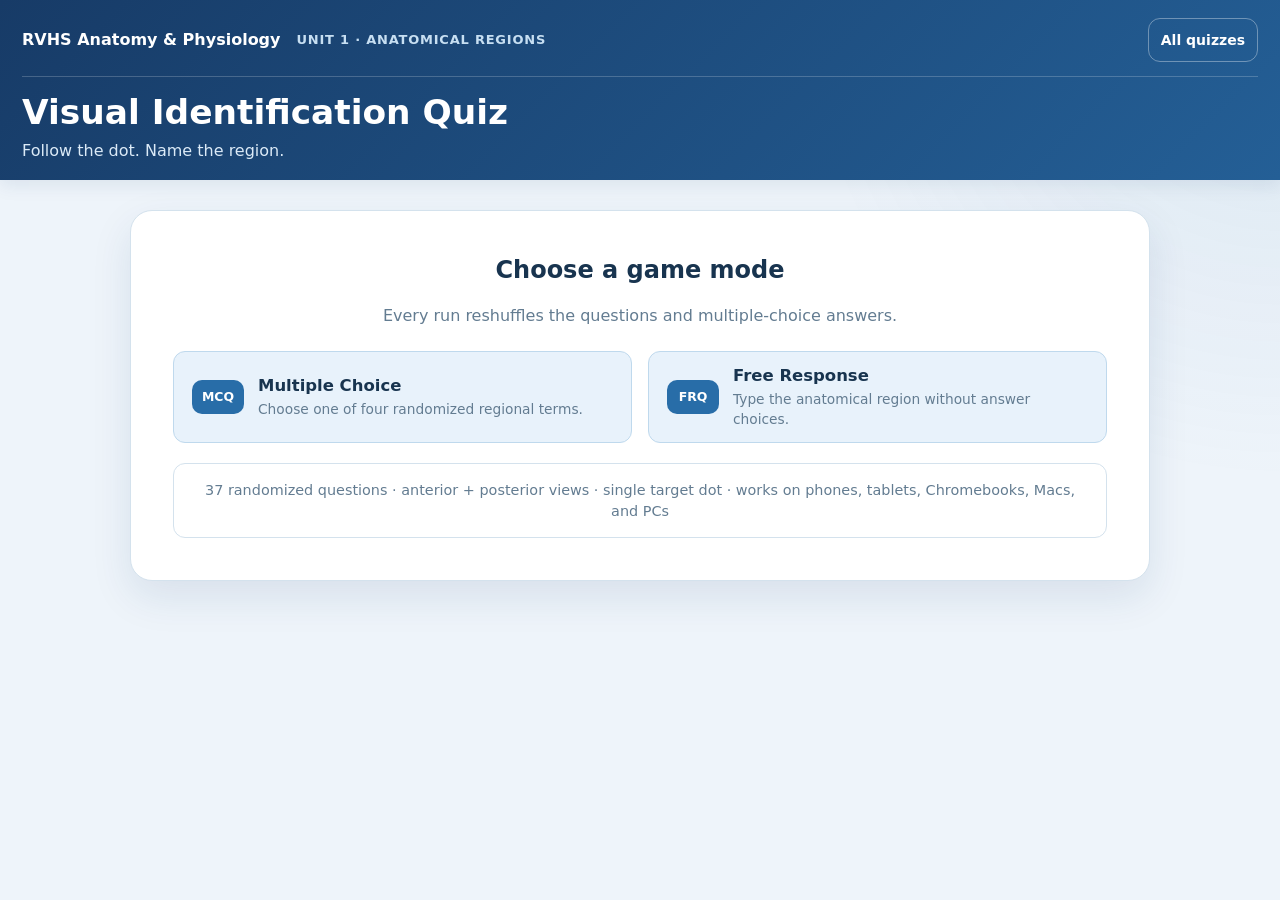
==== commit 2c69ebad: "Standardize quiz page headers" ====
--- a/anatomy-regions-quiz/index.html
+++ b/anatomy-regions-quiz/index.html
@@ -550,13 +550,19 @@
 <body>
 <div class="app">
   <header class="site-header">
-    <div class="header-inner">
-      <div>
-        <p class="eyebrow">ANATOMICAL REGIONS</p>
-        <h1>Visual Identification Quiz</h1>
-        <p class="header-sub">Follow the dot. Name the region.</p>
+    <div class="quiz-header">
+      <nav class="quiz-header-nav" aria-label="Quiz navigation">
+        <a class="quiz-brand" href="../">RVHS Anatomy &amp; Physiology</a>
+        <span class="quiz-breadcrumb">Unit 1 · Anatomical regions</span>
+        <a class="all-quizzes-link" href="../#unit-1">All quizzes</a>
+      </nav>
+      <div class="quiz-heading-row">
+        <div class="quiz-heading">
+          <h1>Visual Identification Quiz</h1>
+          <p class="header-sub">Follow the dot. Name the region.</p>
+        </div>
+        <div id="scoreChip" class="score-chip hidden" aria-label="Current score">0</div>
       </div>
-      <div id="scoreChip" class="score-chip hidden" aria-label="Current score">0</div>
     </div>
   </header>
 
--- a/assets/styles/site.css
+++ b/assets/styles/site.css
@@ -261,3 +261,82 @@
     animation-iteration-count: 1 !important;
   }
 }
+
+/* Standard quiz-page header: navigation remains above the page-specific title. */
+.quiz-header {
+  width: min(var(--content-width-wide), 100%);
+  margin-inline: auto;
+}
+
+.quiz-header-nav {
+  display: flex;
+  flex-wrap: wrap;
+  align-items: center;
+  gap: 0.5rem 1rem;
+  padding-bottom: 0.875rem;
+  border-bottom: 1px solid rgb(255 255 255 / 20%);
+}
+
+.quiz-brand,
+.all-quizzes-link {
+  display: inline-flex;
+  min-height: 44px;
+  align-items: center;
+  font-weight: 800;
+  text-decoration: none;
+}
+
+.quiz-brand { font-size: 1rem; }
+.quiz-breadcrumb {
+  flex: 1 1 14rem;
+  color: #c7dff2;
+  font-size: 0.8125rem;
+  font-weight: 750;
+  letter-spacing: 0.06em;
+  text-transform: uppercase;
+}
+
+.all-quizzes-link {
+  padding-inline: 0.75rem;
+  border: 1px solid rgb(255 255 255 / 35%);
+  border-radius: var(--radius-md);
+  font-size: 0.875rem;
+}
+
+.quiz-brand:hover,
+.all-quizzes-link:hover { text-decoration: underline; }
+
+.quiz-heading-row {
+  display: flex;
+  align-items: center;
+  justify-content: space-between;
+  gap: 1rem;
+  padding-top: 1rem;
+}
+
+.quiz-heading { min-width: 0; }
+.quiz-heading h1 {
+  margin: 0;
+  color: #fff;
+  font-size: clamp(1.45rem, 3vw, 2.15rem);
+  line-height: 1.15;
+}
+.quiz-heading h1 span { color: #c7dff2; }
+.quiz-heading .header-sub {
+  margin: 0.375rem 0 0;
+  color: #dbeaf7;
+}
+.quiz-heading-row .score-chip {
+  flex: 0 0 auto;
+  min-width: 4.75rem;
+  padding: 0.625rem 0.875rem;
+  text-align: center;
+}
+
+@media (max-width: 700px) {
+  .quiz-header-nav { align-items: flex-start; }
+  .quiz-brand { flex: 1 1 calc(100% - 7rem); }
+  .quiz-breadcrumb { flex-basis: 100%; order: 3; }
+  .quiz-heading-row { align-items: flex-start; flex-wrap: wrap; }
+  .quiz-heading { flex: 1 1 15rem; }
+}
